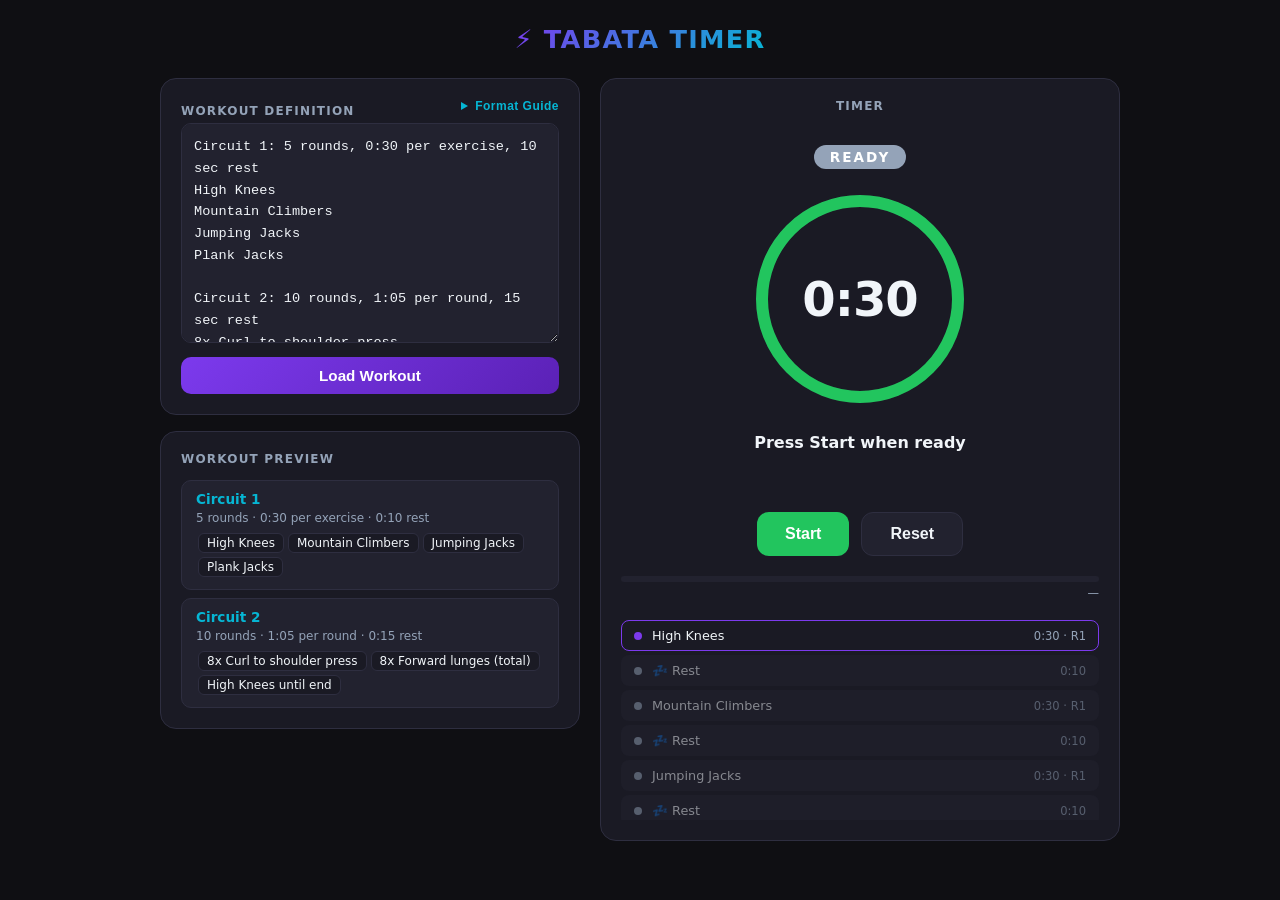
==== tabata/index.html @ 0e6770e3 "Reorganize projects into cards and tabata subdirectories" ====
<!DOCTYPE html>
<html lang="en">
<head>
  <meta charset="UTF-8" />
  <meta name="viewport" content="width=device-width, initial-scale=1.0" />
  <title>Tabata Timer</title>
  <style>
    * { box-sizing: border-box; margin: 0; padding: 0; }

    :root {
      --bg: #0f0f13;
      --surface: #1a1a24;
      --surface2: #22222f;
      --accent: #7c3aed;
      --accent2: #06b6d4;
      --work: #22c55e;
      --rest: #f97316;
      --text: #f1f5f9;
      --muted: #94a3b8;
      --border: #2e2e40;
    }

    body {
      font-family: 'Segoe UI', system-ui, sans-serif;
      background: var(--bg);
      color: var(--text);
      min-height: 100vh;
      display: flex;
      flex-direction: column;
      align-items: center;
      padding: 24px 16px;
      gap: 24px;
    }

    h1 {
      font-size: 1.6rem;
      font-weight: 700;
      background: linear-gradient(135deg, var(--accent), var(--accent2));
      -webkit-background-clip: text;
      -webkit-text-fill-color: transparent;
      letter-spacing: 0.05em;
    }

    /* ── Layout ── */
    .app {
      display: grid;
      grid-template-columns: 420px 1fr;
      gap: 20px;
      width: 100%;
      max-width: 960px;
      align-items: start;
    }

    @media (max-width: 740px) {
      .app { grid-template-columns: 1fr; }
    }

    /* ── Panel ── */
    .panel {
      background: var(--surface);
      border: 1px solid var(--border);
      border-radius: 16px;
      padding: 20px;
    }

    .panel-title {
      font-size: 0.75rem;
      font-weight: 600;
      text-transform: uppercase;
      letter-spacing: 0.1em;
      color: var(--muted);
      margin-bottom: 12px;
    }

    /* ── Input ── */
    textarea {
      width: 100%;
      height: 220px;
      background: var(--surface2);
      border: 1px solid var(--border);
      border-radius: 10px;
      color: var(--text);
      font-family: 'Courier New', monospace;
      font-size: 0.85rem;
      line-height: 1.6;
      padding: 12px;
      resize: vertical;
      outline: none;
      transition: border-color 0.2s;
    }
    textarea:focus { border-color: var(--accent); }

    .parse-btn {
      margin-top: 10px;
      width: 100%;
      padding: 10px;
      background: linear-gradient(135deg, var(--accent), #5b21b6);
      border: none;
      border-radius: 10px;
      color: #fff;
      font-size: 0.95rem;
      font-weight: 600;
      cursor: pointer;
      transition: opacity 0.2s;
    }
    .parse-btn:hover { opacity: 0.88; }

    /* ── Format guide ── */
    .format-toggle {
      display: flex;
      align-items: center;
      gap: 6px;
      background: none;
      border: none;
      color: var(--accent2);
      font-size: 0.75rem;
      font-weight: 600;
      cursor: pointer;
      padding: 0;
      margin-bottom: 10px;
      letter-spacing: 0.04em;
    }
    .format-toggle svg {
      transition: transform 0.2s;
      flex-shrink: 0;
    }
    .format-toggle.open svg { transform: rotate(90deg); }

    .format-guide {
      display: none;
      background: var(--surface2);
      border: 1px solid var(--border);
      border-radius: 10px;
      padding: 12px 14px;
      margin-bottom: 10px;
      font-size: 0.78rem;
      line-height: 1.6;
    }
    .format-guide.open { display: block; }

    .fmt-section { margin-bottom: 10px; }
    .fmt-section:last-child { margin-bottom: 0; }

    .fmt-label {
      font-size: 0.68rem;
      font-weight: 700;
      text-transform: uppercase;
      letter-spacing: 0.1em;
      color: var(--muted);
      margin-bottom: 4px;
    }

    .fmt-code {
      background: var(--surface);
      border: 1px solid var(--border);
      border-radius: 6px;
      padding: 7px 10px;
      font-family: 'Courier New', monospace;
      font-size: 0.78rem;
      color: var(--text);
      white-space: pre-wrap;
      word-break: break-word;
    }

    .fmt-code .hl-header { color: #a78bfa; }
    .fmt-code .hl-time   { color: #34d399; }
    .fmt-code .hl-ex     { color: var(--text); }
    .fmt-code .hl-muted  { color: var(--muted); }

    .fmt-note {
      color: var(--muted);
      font-size: 0.72rem;
      margin-top: 4px;
    }

    /* ── Preview list ── */
    .circuit-list {
      display: flex;
      flex-direction: column;
      gap: 8px;
      margin-top: 14px;
      max-height: 260px;
      overflow-y: auto;
    }

    .circuit-card {
      background: var(--surface2);
      border: 1px solid var(--border);
      border-radius: 10px;
      padding: 10px 14px;
    }

    .circuit-card h3 {
      font-size: 0.85rem;
      font-weight: 700;
      color: var(--accent2);
      margin-bottom: 4px;
    }

    .circuit-card .meta {
      font-size: 0.75rem;
      color: var(--muted);
      margin-bottom: 6px;
    }

    .exercise-tag {
      display: inline-block;
      background: var(--surface);
      border: 1px solid var(--border);
      border-radius: 6px;
      padding: 2px 8px;
      font-size: 0.75rem;
      margin: 2px;
    }

    /* ── Timer display ── */
    .timer-panel {
      display: flex;
      flex-direction: column;
      align-items: center;
      gap: 20px;
    }

    .phase-label {
      font-size: 0.85rem;
      font-weight: 700;
      letter-spacing: 0.15em;
      text-transform: uppercase;
      padding: 4px 16px;
      border-radius: 100px;
      background: var(--work);
      color: #fff;
      transition: background 0.3s;
    }
    .phase-label.rest { background: var(--rest); }
    .phase-label.idle { background: var(--muted); }

    /* Ring timer */
    .ring-wrap {
      position: relative;
      width: 220px;
      height: 220px;
    }

    svg.ring {
      transform: rotate(-90deg);
      width: 220px;
      height: 220px;
    }

    .ring-bg { fill: none; stroke: var(--surface2); stroke-width: 12; }
    .ring-fg {
      fill: none;
      stroke: var(--work);
      stroke-width: 12;
      stroke-linecap: round;
      transition: stroke-dashoffset 0.25s linear, stroke 0.3s;
    }
    .ring-fg.rest { stroke: var(--rest); }

    .ring-center {
      position: absolute;
      inset: 0;
      display: flex;
      flex-direction: column;
      align-items: center;
      justify-content: center;
    }

    .time-display {
      font-size: 3rem;
      font-weight: 800;
      letter-spacing: -0.02em;
      line-height: 1;
    }

    .exercise-name {
      font-size: 1rem;
      font-weight: 700;
      text-align: center;
      color: var(--text);
      margin-top: 4px;
      padding: 0 16px;
    }

    .round-info {
      font-size: 0.75rem;
      color: var(--muted);
      text-align: center;
    }

    /* Next up */
    .next-up {
      text-align: center;
      font-size: 0.8rem;
      color: var(--muted);
    }
    .next-up span { color: var(--text); font-weight: 600; }

    /* Controls */
    .controls {
      display: flex;
      gap: 12px;
    }

    .ctrl-btn {
      padding: 12px 28px;
      border: none;
      border-radius: 12px;
      font-size: 1rem;
      font-weight: 700;
      cursor: pointer;
      transition: opacity 0.2s, transform 0.1s;
    }
    .ctrl-btn:active { transform: scale(0.96); }
    .ctrl-btn:hover { opacity: 0.85; }

    .btn-start { background: var(--work); color: #fff; }
    .btn-pause { background: var(--rest); color: #fff; }
    .btn-reset { background: var(--surface2); color: var(--text); border: 1px solid var(--border); }

    /* Progress bar */
    .progress-bar-wrap {
      width: 100%;
      background: var(--surface2);
      border-radius: 100px;
      height: 6px;
      overflow: hidden;
    }
    .progress-bar-fill {
      height: 100%;
      background: linear-gradient(90deg, var(--accent), var(--accent2));
      border-radius: 100px;
      transition: width 0.25s linear;
    }

    .progress-label {
      font-size: 0.72rem;
      color: var(--muted);
      text-align: right;
      margin-top: 4px;
    }

    /* Queue */
    .queue {
      width: 100%;
      display: flex;
      flex-direction: column;
      gap: 4px;
      max-height: 200px;
      overflow-y: auto;
    }

    .queue-item {
      display: flex;
      align-items: center;
      gap: 10px;
      padding: 7px 12px;
      border-radius: 8px;
      font-size: 0.8rem;
      background: var(--surface2);
      border: 1px solid transparent;
      opacity: 0.5;
      transition: opacity 0.2s, border-color 0.2s;
    }
    .queue-item.active {
      opacity: 1;
      border-color: var(--accent);
      background: var(--surface);
    }
    .queue-item.done { opacity: 0.25; text-decoration: line-through; }

    .queue-dot {
      width: 8px;
      height: 8px;
      border-radius: 50%;
      background: var(--muted);
      flex-shrink: 0;
    }
    .queue-item.active .queue-dot { background: var(--accent); }

    /* Finished overlay */
    .finished-banner {
      display: none;
      position: fixed;
      inset: 0;
      background: rgba(10,10,16,0.88);
      align-items: center;
      justify-content: center;
      flex-direction: column;
      gap: 16px;
      z-index: 99;
    }
    .finished-banner.show { display: flex; }
    .finished-banner h2 { font-size: 2.4rem; }
    .finished-banner p { color: var(--muted); }
    .finished-banner button {
      padding: 12px 32px;
      background: var(--accent);
      color: #fff;
      border: none;
      border-radius: 12px;
      font-size: 1rem;
      font-weight: 700;
      cursor: pointer;
    }

    /* scrollbar */
    ::-webkit-scrollbar { width: 5px; }
    ::-webkit-scrollbar-track { background: transparent; }
    ::-webkit-scrollbar-thumb { background: var(--border); border-radius: 10px; }
  </style>
</head>
<body>

<h1>⚡ TABATA TIMER</h1>

<div class="app">
  <!-- LEFT: input + preview -->
  <div style="display:flex;flex-direction:column;gap:16px;">
    <div class="panel">
      <div style="display:flex;align-items:center;justify-content:space-between;margin-bottom:0;">
        <div class="panel-title" style="margin-bottom:0;">Workout Definition</div>
        <button class="format-toggle" id="fmtToggle" onclick="toggleFormat()">
          <svg width="10" height="10" viewBox="0 0 10 10" fill="currentColor">
            <polygon points="2,1 9,5 2,9"/>
          </svg>
          Format Guide
        </button>
      </div>

      <div class="format-guide" id="formatGuide">
        <div class="fmt-section">
          <div class="fmt-label">Per Exercise — each exercise gets its own timer</div>
          <div class="fmt-code"><span class="hl-header">Circuit 1: 3 rounds, <span class="hl-time">0:30</span> per exercise, <span class="hl-time">10</span> sec rest</span>
<span class="hl-ex">High Knees</span>
<span class="hl-ex">Mountain Climbers</span>
<span class="hl-ex">Jumping Jacks</span></div>
          <div class="fmt-note">Each exercise gets a 0:30 countdown. 10s rest between exercises.</div>
        </div>
        <div class="fmt-section">
          <div class="fmt-label">Per Round — all exercises share one timer</div>
          <div class="fmt-code"><span class="hl-header">Circuit 2: 10 rounds, <span class="hl-time">1:05</span> per round, <span class="hl-time">15</span> sec rest</span>
<span class="hl-ex">8x Curl to shoulder press</span>
<span class="hl-ex">8x Forward lunges (total)</span>
<span class="hl-ex">High Knees until end</span></div>
          <div class="fmt-note">One 1:05 timer per round. Complete all exercises before it runs out. 15s rest between rounds.</div>
        </div>
        <div class="fmt-note" style="border-top:1px solid var(--border);padding-top:8px;margin-top:4px;">
          Separate circuits with a blank line. Time can be <code style="color:var(--accent2)">M:SS</code> or plain seconds.
        </div>
      </div>

      <textarea id="workoutInput" spellcheck="false">Circuit 1: 5 rounds, 0:30 per exercise, 10 sec rest
High Knees
Mountain Climbers
Jumping Jacks
Plank Jacks

Circuit 2: 10 rounds, 1:05 per round, 15 sec rest
8x Curl to shoulder press
8x Forward lunges (total)
High Knees until end</textarea>
      <button class="parse-btn" onclick="parseAndPreview()">Load Workout</button>
    </div>

    <div class="panel" id="previewPanel" style="display:none;">
      <div class="panel-title">Workout Preview</div>
      <div class="circuit-list" id="circuitList"></div>
    </div>
  </div>

  <!-- RIGHT: timer -->
  <div class="panel timer-panel">
    <div class="panel-title" style="text-align:center;">Timer</div>

    <div class="phase-label idle" id="phaseLabel">READY</div>

    <div class="ring-wrap">
      <svg class="ring" viewBox="0 0 220 220">
        <circle class="ring-bg" cx="110" cy="110" r="98"/>
        <circle class="ring-fg" id="ringFg" cx="110" cy="110" r="98"
          stroke-dasharray="615.75"
          stroke-dashoffset="0"/>
      </svg>
      <div class="ring-center">
        <div class="time-display" id="timeDisplay">--</div>
      </div>
    </div>

    <div class="exercise-name" id="exerciseName">Load a workout to begin</div>
    <div class="round-info" id="roundInfo"></div>
    <div class="next-up" id="nextUp"></div>

    <div class="controls">
      <button class="ctrl-btn btn-start" id="startBtn" onclick="startTimer()" disabled>Start</button>
      <button class="ctrl-btn btn-reset" onclick="resetTimer()">Reset</button>
    </div>

    <div style="width:100%;">
      <div class="progress-bar-wrap">
        <div class="progress-bar-fill" id="progressFill" style="width:0%"></div>
      </div>
      <div class="progress-label" id="progressLabel">—</div>
    </div>

    <div class="queue" id="queue"></div>
  </div>
</div>

<!-- Finished overlay -->
<div class="finished-banner" id="finishedBanner">
  <h2>🎉 Workout Complete!</h2>
  <p>Amazing work. You crushed it.</p>
  <button onclick="dismissFinished()">Close</button>
</div>

<script>
// ── Audio beeps ──────────────────────────────────────────────────────────────
const AudioCtx = window.AudioContext || window.webkitAudioContext;
let actx;
function ensureAudio() { if (!actx) actx = new AudioCtx(); }

function beep(freq = 880, dur = 0.12, vol = 0.4, type = 'sine', delay = 0) {
  ensureAudio();
  const osc = actx.createOscillator();
  const gain = actx.createGain();
  osc.connect(gain); gain.connect(actx.destination);
  osc.type = type;
  osc.frequency.value = freq;
  gain.gain.setValueAtTime(vol, actx.currentTime + delay);
  gain.gain.exponentialRampToValueAtTime(0.001, actx.currentTime + delay + dur);
  osc.start(actx.currentTime + delay);
  osc.stop(actx.currentTime + delay + dur + 0.01);
}

function beepGo()        { beep(660, 0.1); beep(880, 0.15, 0.4, 'sine', 0.13); }
function beepRest()      { beep(440, 0.18, 0.35); }
function beepEnd()       { [0, 0.18, 0.36, 0.54].forEach(d => beep(1047, 0.14, 0.4, 'sine', d)); }
function beepCountdown() { beep(660, 0.08, 0.3); }

// ── Time helpers ─────────────────────────────────────────────────────────────
function pad(n) { return String(n).padStart(2, '0'); }

// Parse "M:SS" or plain seconds string → total seconds
function parseDuration(str) {
  str = str.trim();
  const mmss = str.match(/^(\d+):(\d{2})$/);
  if (mmss) return parseInt(mmss[1]) * 60 + parseInt(mmss[2]);
  return parseInt(str) || 0;
}

// Format total seconds → "M:SS"
function formatTime(secs) {
  const m = Math.floor(secs / 60);
  const s = secs % 60;
  return `${m}:${pad(s)}`;
}

// ── Parse ───────────────────────────────────────────────────────────────────
/*
  Supported formats:
    Circuit N: R rounds, M:SS per exercise, S sec rest   → each exercise gets M:SS
    Circuit N: R rounds, M:SS per round,    S sec rest   → round time split equally across exercises

  Work/rest time accepts M:SS or plain seconds.
*/
let circuits = [];

function parseWorkout(text) {
  const lines = text.split('\n');
  const result = [];
  let current = null;

  for (let raw of lines) {
    const line = raw.trim();
    if (!line) { current = null; continue; }

    // Circuit header — capture "round" or "exercise" as the time mode
    const hdr = line.match(
      /circuit\s*\d*\s*:\s*(\d+)\s*rounds?,\s*([\d:]+)\s*(?:sec\s*)?per\s*(round|exercise)s?,\s*([\d:]+)\s*(?:sec\s*)?rest/i
    );
    if (hdr) {
      current = {
        label:     line.split(':')[0].trim(),
        rounds:    parseInt(hdr[1]),
        timeValue: parseDuration(hdr[2]),
        timeMode:  hdr[3].toLowerCase(), // 'round' | 'exercise'
        restSec:   parseDuration(hdr[4]),
        exercises: []
      };
      result.push(current);
      continue;
    }

    if (current) {
      current.exercises.push(line);
    }
  }

  return result.filter(c => c.exercises.length > 0);
}

// Build a flat queue of steps
function buildQueue(circuits) {
  const steps = [];
  circuits.forEach(circuit => {
    for (let r = 1; r <= circuit.rounds; r++) {
      const isLastRound = r === circuit.rounds;

      if (circuit.timeMode === 'round') {
        // One timer for the whole round — all exercises done within it
        steps.push({
          type: 'work',
          mode: 'round',
          exercises: circuit.exercises,
          duration: circuit.timeValue,
          round: r,
          totalRounds: circuit.rounds,
          circuitLabel: circuit.label
        });
        if (!isLastRound) {
          steps.push({
            type: 'rest',
            nextExercise: null, // next round, same exercises
            duration: circuit.restSec,
            round: r,
            totalRounds: circuit.rounds,
            circuitLabel: circuit.label
          });
        }
      } else {
        // Per-exercise: individual timer per exercise
        circuit.exercises.forEach((ex, i) => {
          const isLastEx = i === circuit.exercises.length - 1;
          steps.push({
            type: 'work',
            mode: 'exercise',
            exercise: ex,
            duration: circuit.timeValue,
            round: r,
            totalRounds: circuit.rounds,
            circuitLabel: circuit.label,
            exerciseIndex: i,
            totalExercises: circuit.exercises.length
          });
          const isLastInCircuit = isLastRound && isLastEx;
          if (!isLastInCircuit) {
            const nextEx = !isLastEx ? circuit.exercises[i + 1] : circuit.exercises[0];
            steps.push({
              type: 'rest',
              nextExercise: nextEx,
              duration: circuit.restSec,
              round: r,
              totalRounds: circuit.rounds,
              circuitLabel: circuit.label
            });
          }
        });
      }
    }
  });
  return steps;
}

// ── UI: parse & preview ──────────────────────────────────────────────────────
function parseAndPreview() {
  const text = document.getElementById('workoutInput').value;
  circuits = parseWorkout(text);

  if (circuits.length === 0) {
    alert('Could not parse any circuits. Check the format.');
    return;
  }

  const list = document.getElementById('circuitList');
  list.innerHTML = '';
  circuits.forEach(c => {
    const card = document.createElement('div');
    card.className = 'circuit-card';
    card.innerHTML = `
      <h3>${c.label}</h3>
      <div class="meta">${c.rounds} rounds · ${formatTime(c.timeValue)} per ${c.timeMode} · ${formatTime(c.restSec)} rest</div>
      <div>${c.exercises.map(e => `<span class="exercise-tag">${e}</span>`).join('')}</div>
    `;
    list.appendChild(card);
  });
  document.getElementById('previewPanel').style.display = '';

  resetTimer();
  document.getElementById('startBtn').disabled = false;
  document.getElementById('exerciseName').textContent = 'Press Start when ready';
  document.getElementById('timeDisplay').textContent = formatTime(queue[0]?.duration ?? 0);
}

// ── Timer state ──────────────────────────────────────────────────────────────
let queue = [];
let currentStep = 0;
let timeLeft = 0;
let intervalId = null;
let running = false;

const CIRCUMFERENCE = 2 * Math.PI * 98; // ~615.75

function updateRing(fraction, isRest) {
  const fg = document.getElementById('ringFg');
  fg.classList.toggle('rest', isRest);
  fg.style.strokeDashoffset = CIRCUMFERENCE * (1 - fraction);
}

function renderStep() {
  if (currentStep >= queue.length) return;
  const step = queue[currentStep];
  const isRest = step.type === 'rest';

  const pl = document.getElementById('phaseLabel');
  pl.textContent = isRest ? 'REST' : 'WORK';
  pl.className = 'phase-label ' + (isRest ? 'rest' : '');

  if (isRest) {
    const nextLabel = step.nextExercise ?? 'Next Round';
    document.getElementById('exerciseName').textContent = `Rest — coming up: ${nextLabel}`;
    document.getElementById('roundInfo').textContent = step.circuitLabel;
  } else if (step.mode === 'round') {
    document.getElementById('exerciseName').innerHTML =
      step.exercises.map(e => `<div style="font-size:0.9em;line-height:1.7">${e}</div>`).join('');
    document.getElementById('roundInfo').textContent =
      `${step.circuitLabel} · Round ${step.round}/${step.totalRounds}`;
  } else {
    document.getElementById('exerciseName').textContent = step.exercise;
    document.getElementById('roundInfo').textContent =
      `${step.circuitLabel} · Round ${step.round}/${step.totalRounds} · Exercise ${step.exerciseIndex + 1}/${step.totalExercises}`;
  }

  const next = queue[currentStep + 1];
  const nu = document.getElementById('nextUp');
  if (next) {
    const nextLabel = next.type === 'rest' ? 'Rest' : (next.mode === 'round' ? `Round ${next.round}` : next.exercise);
    nu.innerHTML = `Next: <span>${nextLabel}</span>`;
  } else {
    nu.innerHTML = `Next: <span>Finish! 🎉</span>`;
  }

  document.getElementById('timeDisplay').textContent = formatTime(timeLeft);
  updateRing(timeLeft / step.duration, isRest);

  renderQueue();

  const total = queue.length;
  const pct = Math.round((currentStep / total) * 100);
  document.getElementById('progressFill').style.width = pct + '%';
  document.getElementById('progressLabel').textContent = `Step ${currentStep + 1} of ${total}`;
}

function renderQueue() {
  const container = document.getElementById('queue');
  container.innerHTML = '';
  const start = Math.max(0, currentStep - 2);
  const end = Math.min(queue.length, currentStep + 6);
  for (let i = start; i < end; i++) {
    const s = queue[i];
    const div = document.createElement('div');
    div.className = 'queue-item' + (i === currentStep ? ' active' : i < currentStep ? ' done' : '');
    div.innerHTML = `
      <div class="queue-dot"></div>
      <span style="flex:1;">${s.type === 'rest' ? '💤 Rest' : s.mode === 'round' ? `Round ${s.round}` : s.exercise}</span>
      <span style="color:var(--muted);font-size:0.72rem;">${formatTime(s.duration)}${s.type === 'work' ? ` · R${s.round}` : ''}</span>
    `;
    container.appendChild(div);
  }
}

function tick() {
  timeLeft--;

  if (timeLeft <= 0) {
    currentStep++;
    if (currentStep >= queue.length) {
      clearInterval(intervalId);
      running = false;
      beepEnd();
      document.getElementById('phaseLabel').textContent = 'DONE';
      document.getElementById('phaseLabel').className = 'phase-label idle';
      document.getElementById('timeDisplay').textContent = '0:00';
      updateRing(0, false);
      document.getElementById('progressFill').style.width = '100%';
      document.getElementById('progressLabel').textContent = 'Complete!';
      document.getElementById('startBtn').textContent = 'Start';
      document.getElementById('startBtn').onclick = startTimer;
      document.getElementById('exerciseName').textContent = 'Workout Complete!';
      document.getElementById('roundInfo').textContent = '';
      document.getElementById('nextUp').textContent = '';
      document.getElementById('finishedBanner').classList.add('show');
      renderQueue();
      return;
    }
    timeLeft = queue[currentStep].duration;
    // beep on step transition
    if (queue[currentStep].type === 'work') beepGo();
    else beepRest();
  } else if (timeLeft <= 3 && timeLeft > 0) {
    beepCountdown();
  }

  renderStep();
}

function startTimer() {
  if (queue.length === 0) { alert('Load a workout first.'); return; }
  ensureAudio();

  if (!running) {
    running = true;
    document.getElementById('startBtn').textContent = 'Pause';
    document.getElementById('startBtn').onclick = pauseTimer;

    if (currentStep === 0) beepGo();

    intervalId = setInterval(tick, 1000);
  }
}

function pauseTimer() {
  running = false;
  clearInterval(intervalId);
  document.getElementById('startBtn').textContent = 'Resume';
  document.getElementById('startBtn').onclick = startTimer;
}

function resetTimer() {
  clearInterval(intervalId);
  running = false;
  currentStep = 0;

  queue = buildQueue(circuits);
  timeLeft = queue.length > 0 ? queue[0].duration : 0;

  document.getElementById('phaseLabel').className = 'phase-label idle';
  document.getElementById('phaseLabel').textContent = 'READY';
  document.getElementById('timeDisplay').textContent = queue.length > 0 ? formatTime(timeLeft) : '--';
  document.getElementById('exerciseName').textContent = queue.length > 0 ? 'Press Start when ready' : 'Load a workout to begin';
  document.getElementById('roundInfo').textContent = '';
  document.getElementById('nextUp').textContent = '';
  document.getElementById('progressFill').style.width = '0%';
  document.getElementById('progressLabel').textContent = '—';
  updateRing(1, false);
  document.getElementById('startBtn').textContent = 'Start';
  document.getElementById('startBtn').onclick = startTimer;
  document.getElementById('queue').innerHTML = '';

  if (queue.length > 0) renderQueue();
}

function dismissFinished() {
  document.getElementById('finishedBanner').classList.remove('show');
}

function toggleFormat() {
  const guide = document.getElementById('formatGuide');
  const btn   = document.getElementById('fmtToggle');
  const open  = guide.classList.toggle('open');
  btn.classList.toggle('open', open);
}

window.addEventListener('load', () => parseAndPreview());
</script>
</body>
</html>
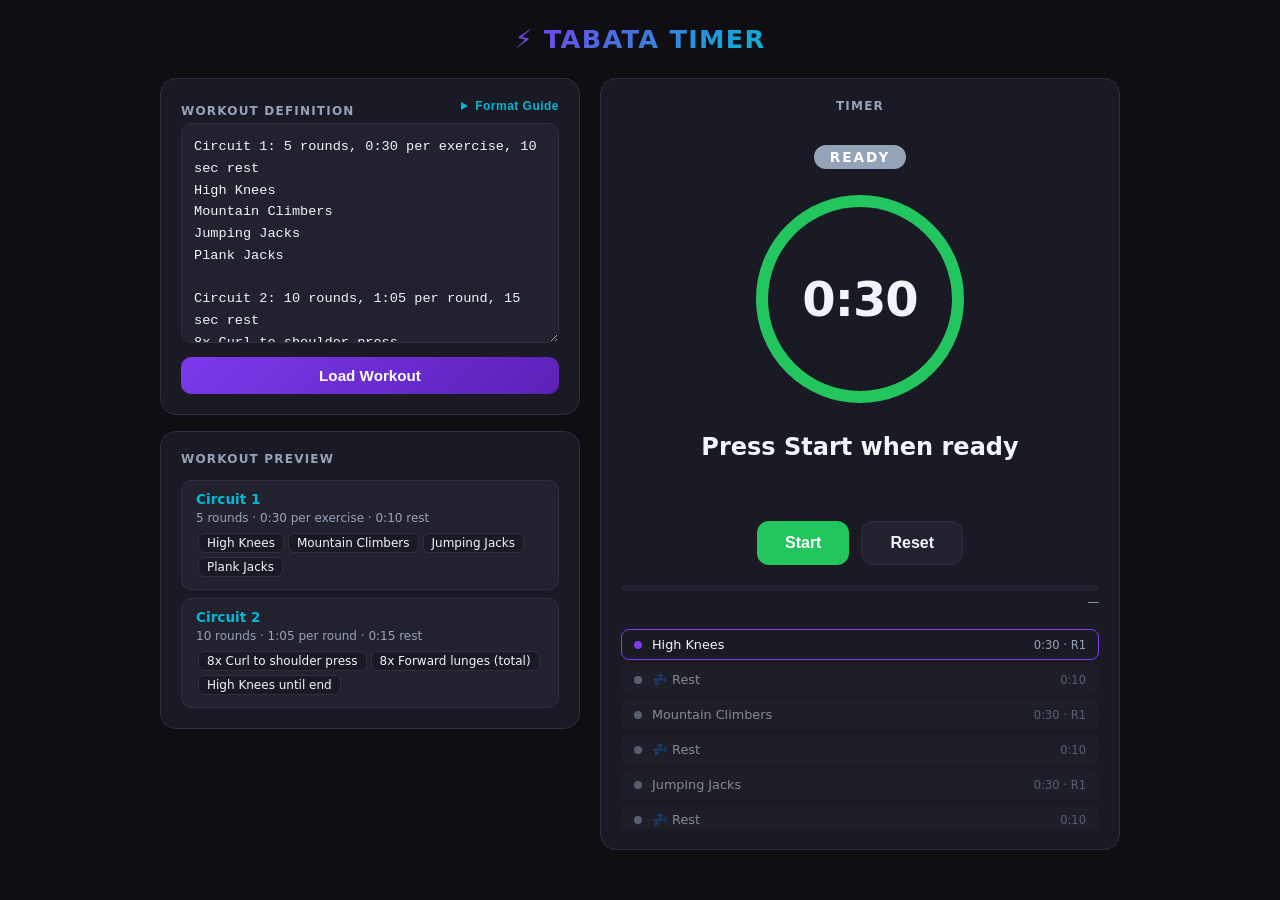
==== commit ba3611b7: "Update some fonts" ====
--- a/tabata/index.html
+++ b/tabata/index.html
@@ -275,7 +275,7 @@
     }
 
     .exercise-name {
-      font-size: 1rem;
+      font-size: 1.5rem;
       font-weight: 700;
       text-align: center;
       color: var(--text);
@@ -284,7 +284,8 @@
     }
 
     .round-info {
-      font-size: 0.75rem;
+      font-size: 1.2rem;
+      font-weight: 600;
       color: var(--muted);
       text-align: center;
     }
@@ -292,7 +293,7 @@
     /* Next up */
     .next-up {
       text-align: center;
-      font-size: 0.8rem;
+      font-size: 1.1rem;
       color: var(--muted);
     }
     .next-up span { color: var(--text); font-weight: 600; }
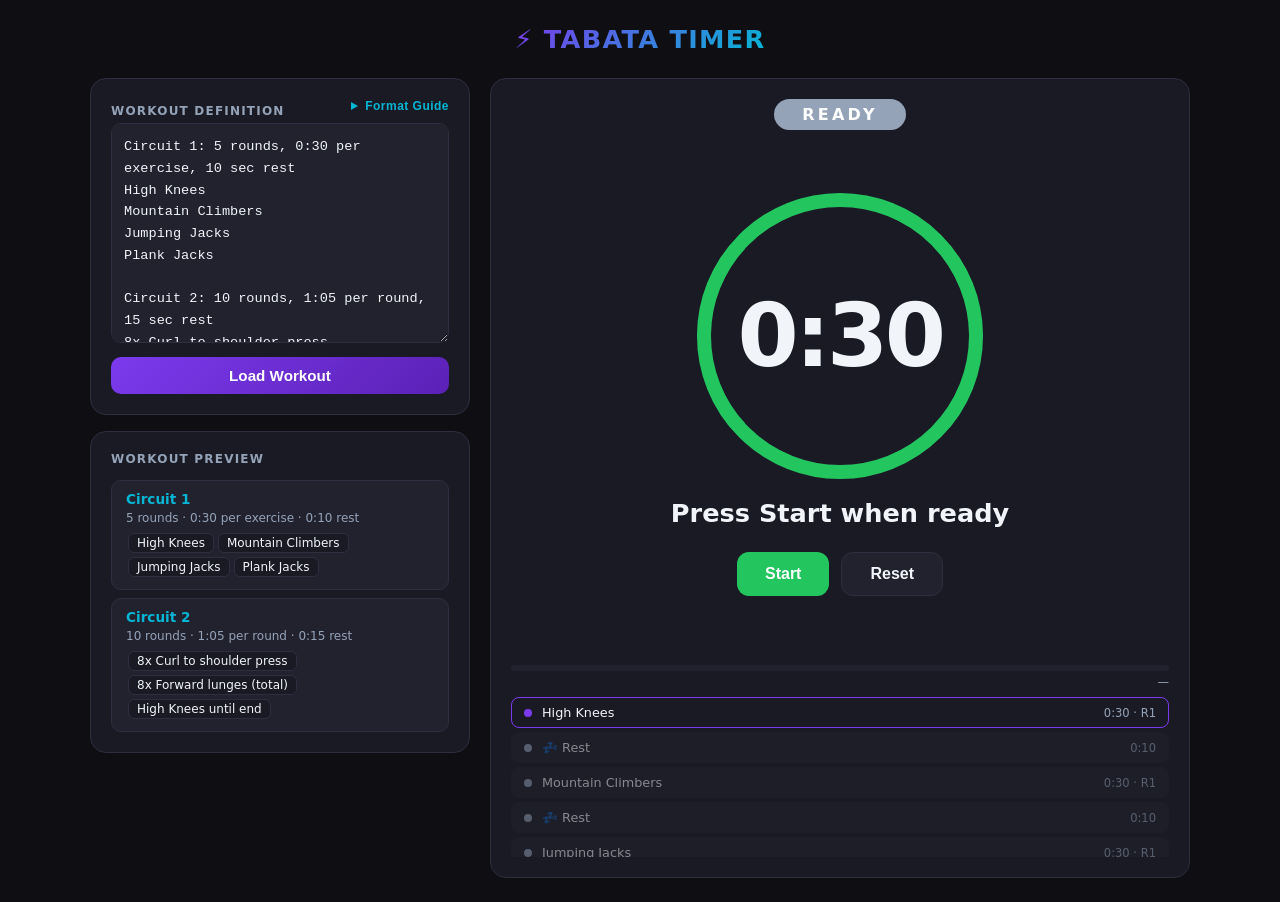
==== commit e397bb11: "Update UI" ====
--- a/tabata/index.html
+++ b/tabata/index.html
@@ -44,14 +44,14 @@
     /* ── Layout ── */
     .app {
       display: grid;
-      grid-template-columns: 420px 1fr;
+      grid-template-columns: 380px 1fr;
       gap: 20px;
       width: 100%;
-      max-width: 960px;
+      max-width: 1100px;
       align-items: start;
     }
 
-    @media (max-width: 740px) {
+    @media (max-width: 800px) {
       .app { grid-template-columns: 1fr; }
     }
 
@@ -213,20 +213,32 @@
       margin: 2px;
     }
 
-    /* ── Timer display ── */
+    /* ── Timer panel ── */
     .timer-panel {
       display: flex;
       flex-direction: column;
       align-items: center;
-      gap: 20px;
+      gap: 12px;
+      min-height: calc(100vh - 100px);
+      position: sticky;
+      top: 24px;
+    }
+
+    /* TOP: phase + round — the scoreboard header */
+    .timer-header {
+      width: 100%;
+      display: flex;
+      flex-direction: column;
+      align-items: center;
+      gap: 6px;
     }
 
     .phase-label {
-      font-size: 0.85rem;
-      font-weight: 700;
-      letter-spacing: 0.15em;
+      font-size: 1rem;
+      font-weight: 800;
+      letter-spacing: 0.2em;
       text-transform: uppercase;
-      padding: 4px 16px;
+      padding: 6px 28px;
       border-radius: 100px;
       background: var(--work);
       color: #fff;
@@ -235,24 +247,35 @@
     .phase-label.rest { background: var(--rest); }
     .phase-label.idle { background: var(--muted); }
 
-    /* Ring timer */
+    /* Round info: HUGE and impossible to miss */
+    .round-info {
+      font-size: 2rem;
+      font-weight: 900;
+      color: var(--text);
+      text-align: center;
+      letter-spacing: -0.02em;
+      min-height: 2.4rem;
+    }
+
+    /* Giant ring */
     .ring-wrap {
       position: relative;
-      width: 220px;
-      height: 220px;
+      width: 300px;
+      height: 300px;
+      flex-shrink: 0;
     }
 
     svg.ring {
       transform: rotate(-90deg);
-      width: 220px;
-      height: 220px;
-    }
-
-    .ring-bg { fill: none; stroke: var(--surface2); stroke-width: 12; }
+      width: 300px;
+      height: 300px;
+    }
+
+    .ring-bg { fill: none; stroke: var(--surface2); stroke-width: 14; }
     .ring-fg {
       fill: none;
       stroke: var(--work);
-      stroke-width: 12;
+      stroke-width: 14;
       stroke-linecap: round;
       transition: stroke-dashoffset 0.25s linear, stroke 0.3s;
     }
@@ -267,33 +290,25 @@
       justify-content: center;
     }
 
+    /* Massive time display */
     .time-display {
-      font-size: 3rem;
+      font-size: 5.5rem;
       font-weight: 800;
-      letter-spacing: -0.02em;
+      letter-spacing: -0.04em;
       line-height: 1;
     }
 
     .exercise-name {
-      font-size: 1.5rem;
+      font-size: 1.6rem;
       font-weight: 700;
       text-align: center;
       color: var(--text);
-      margin-top: 4px;
-      padding: 0 16px;
-    }
-
-    .round-info {
-      font-size: 1.2rem;
-      font-weight: 600;
-      color: var(--muted);
-      text-align: center;
-    }
-
-    /* Next up */
+      padding: 0 12px;
+    }
+
     .next-up {
       text-align: center;
-      font-size: 1.1rem;
+      font-size: 1rem;
       color: var(--muted);
     }
     .next-up span { color: var(--text); font-weight: 600; }
@@ -320,6 +335,15 @@
     .btn-pause { background: var(--rest); color: #fff; }
     .btn-reset { background: var(--surface2); color: var(--text); border: 1px solid var(--border); }
 
+    /* Bottom section: progress + queue pushed to end */
+    .timer-bottom {
+      margin-top: auto;
+      width: 100%;
+      display: flex;
+      flex-direction: column;
+      gap: 8px;
+    }
+
     /* Progress bar */
     .progress-bar-wrap {
       width: 100%;
@@ -348,7 +372,7 @@
       display: flex;
       flex-direction: column;
       gap: 4px;
-      max-height: 200px;
+      max-height: 160px;
       overflow-y: auto;
     }
 
@@ -471,17 +495,21 @@
     </div>
   </div>
 
-  <!-- RIGHT: timer -->
+  <!-- RIGHT: timer — full-height scoreboard -->
   <div class="panel timer-panel">
-    <div class="panel-title" style="text-align:center;">Timer</div>
-
-    <div class="phase-label idle" id="phaseLabel">READY</div>
-
+
+    <!-- Scoreboard header: phase pill + big round counter -->
+    <div class="timer-header">
+      <div class="phase-label idle" id="phaseLabel">READY</div>
+      <div class="round-info" id="roundInfo"></div>
+    </div>
+
+    <!-- Giant ring -->
     <div class="ring-wrap">
-      <svg class="ring" viewBox="0 0 220 220">
-        <circle class="ring-bg" cx="110" cy="110" r="98"/>
-        <circle class="ring-fg" id="ringFg" cx="110" cy="110" r="98"
-          stroke-dasharray="615.75"
+      <svg class="ring" viewBox="0 0 300 300">
+        <circle class="ring-bg" cx="150" cy="150" r="136"/>
+        <circle class="ring-fg" id="ringFg" cx="150" cy="150" r="136"
+          stroke-dasharray="854.5"
           stroke-dashoffset="0"/>
       </svg>
       <div class="ring-center">
@@ -489,23 +517,27 @@
       </div>
     </div>
 
+    <!-- Exercise + next up -->
     <div class="exercise-name" id="exerciseName">Load a workout to begin</div>
-    <div class="round-info" id="roundInfo"></div>
     <div class="next-up" id="nextUp"></div>
 
+    <!-- Controls -->
     <div class="controls">
       <button class="ctrl-btn btn-start" id="startBtn" onclick="startTimer()" disabled>Start</button>
       <button class="ctrl-btn btn-reset" onclick="resetTimer()">Reset</button>
     </div>
 
-    <div style="width:100%;">
-      <div class="progress-bar-wrap">
-        <div class="progress-bar-fill" id="progressFill" style="width:0%"></div>
+    <!-- Bottom: progress bar + queue -->
+    <div class="timer-bottom">
+      <div style="width:100%;">
+        <div class="progress-bar-wrap">
+          <div class="progress-bar-fill" id="progressFill" style="width:0%"></div>
+        </div>
+        <div class="progress-label" id="progressLabel">—</div>
       </div>
-      <div class="progress-label" id="progressLabel">—</div>
+      <div class="queue" id="queue"></div>
     </div>
 
-    <div class="queue" id="queue"></div>
   </div>
 </div>
 
@@ -701,7 +733,8 @@
 let intervalId = null;
 let running = false;
 
-const CIRCUMFERENCE = 2 * Math.PI * 98; // ~615.75
+const CIRCUMFERENCE = 2 * Math.PI * 136; // ~854.5
+const R = 136;
 
 function updateRing(fraction, isRest) {
   const fg = document.getElementById('ringFg');
@@ -730,7 +763,7 @@
   } else {
     document.getElementById('exerciseName').textContent = step.exercise;
     document.getElementById('roundInfo').textContent =
-      `${step.circuitLabel} · Round ${step.round}/${step.totalRounds} · Exercise ${step.exerciseIndex + 1}/${step.totalExercises}`;
+      `${step.circuitLabel} · Round ${step.round}/${step.totalRounds} · Ex ${step.exerciseIndex + 1}/${step.totalExercises}`;
   }
 
   const next = queue[currentStep + 1];
